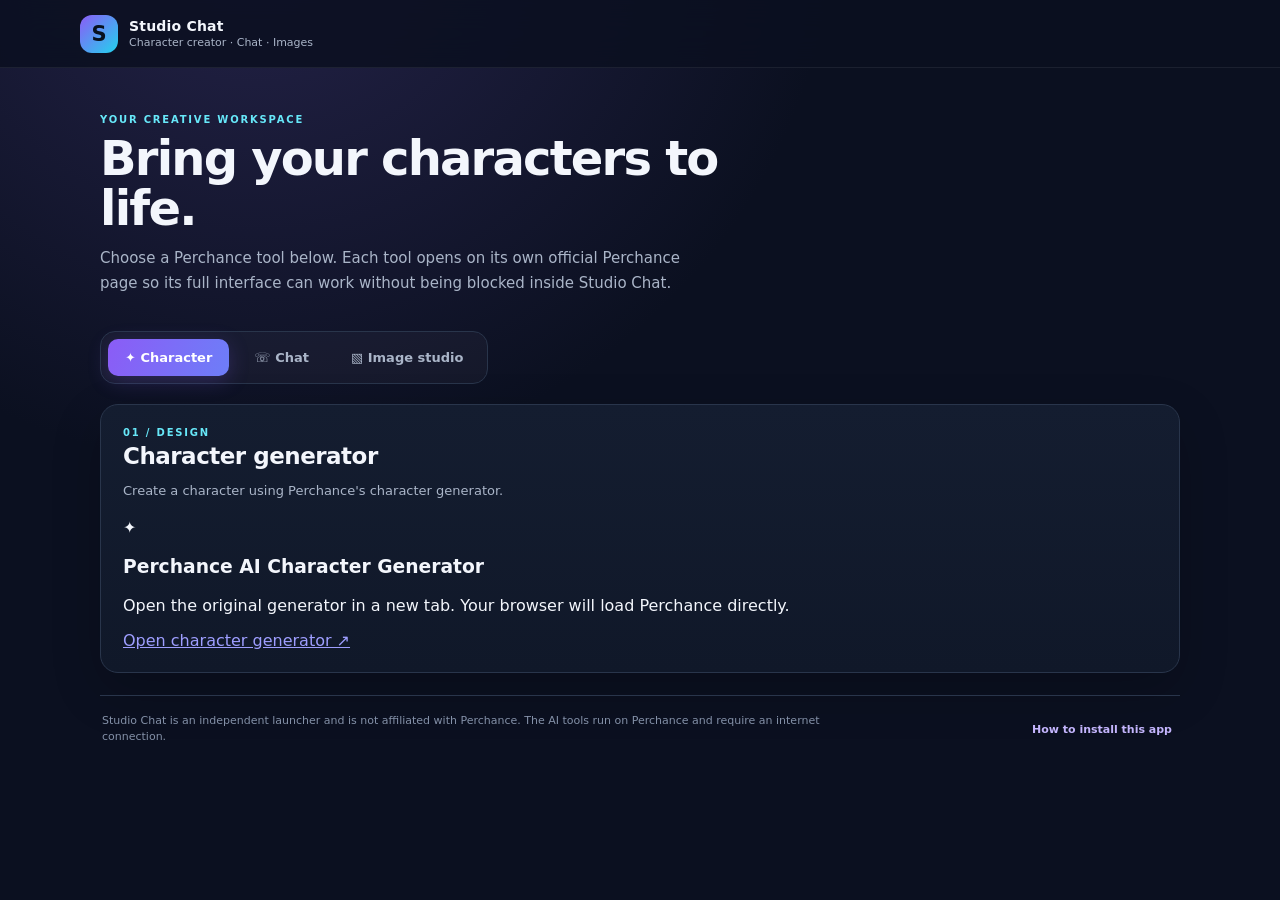
==== index.html @ 2272ca2b "Fix Perchance chat and image tools with direct launch links" ====
<!doctype html>
<html lang="en">
<head>
  <meta charset="utf-8">
  <meta name="viewport" content="width=device-width,initial-scale=1,viewport-fit=cover">
  <meta name="theme-color" content="#111827">
  <meta name="description" content="A simple launcher for Perchance character creation, character chat and image generation.">
  <link rel="manifest" href="./manifest.webmanifest">
  <link rel="icon" type="image/svg+xml" href="./icons/icon.svg">
  <link rel="stylesheet" href="./styles.css">
  <title>Studio Chat — Perchance tools</title>
</head>
<body>
  <header class="topbar">
    <div class="brand"><div class="brand-mark">S</div><div><strong>Studio Chat</strong><small>Character creator · Chat · Images</small></div></div>
    <button id="installBtn" class="install-btn" hidden>Install app</button>
  </header>
  <main>
    <section class="intro">
      <p class="eyebrow">YOUR CREATIVE WORKSPACE</p>
      <h1>Bring your characters to life.</h1>
      <p class="intro-copy">Choose a Perchance tool below. Each tool opens on its own official Perchance page so its full interface can work without being blocked inside Studio Chat.</p>
    </section>
    <nav class="tabs" aria-label="Main tools">
      <button class="tab active" data-panel="character">✦ <span>Character</span></button>
      <button class="tab" data-panel="chat">☏ <span>Chat</span></button>
      <button class="tab" data-panel="image">▧ <span>Image studio</span></button>
    </nav>
    <section id="character" class="panel active">
      <div class="panel-heading"><div><p class="eyebrow">01 / DESIGN</p><h2>Character generator</h2></div></div>
      <p class="hint">Create a character using Perchance's character generator.</p>
      <div class="launch-card">
        <div class="launch-icon">✦</div>
        <h3>Perchance AI Character Generator</h3>
        <p>Open the original generator in a new tab. Your browser will load Perchance directly.</p>
        <a class="launch-btn" href="https://perchance.org/ai-character-generator" target="_blank" rel="noopener">Open character generator ↗</a>
      </div>
    </section>
    <section id="chat" class="panel">
      <div class="panel-heading"><div><p class="eyebrow">02 / ROLEPLAY</p><h2>Character chat</h2></div></div>
      <p class="hint">Start a conversation with a character using Perchance's own chat interface.</p>
      <div class="launch-card">
        <div class="launch-icon">☏</div>
        <h3>Perchance AI Character Chat</h3>
        <p>Chat opens directly on Perchance instead of inside an embedded frame. This avoids common browser restrictions that can stop sign-in, storage or chat controls from working in an iframe.</p>
        <a class="launch-btn" href="https://perchance.org/ai-character-chat" target="_blank" rel="noopener">Open character chat ↗</a>
      </div>
    </section>
    <section id="image" class="panel">
      <div class="panel-heading"><div><p class="eyebrow">03 / CREATE</p><h2>Image studio</h2></div></div>
      <p class="hint">Generate images directly with Perchance's official text-to-image generator.</p>
      <div class="launch-card">
        <div class="launch-icon">▧</div>
        <h3>Perchance AI Image Generator</h3>
        <p>The previous custom image request used an unofficial message/API contract that may not be supported. This button opens the real Perchance image generator directly, with its own prompt box and generation controls.</p>
        <a class="launch-btn" href="https://perchance.org/ai-text-to-image-generator" target="_blank" rel="noopener">Open image generator ↗</a>
      </div>
    </section>
    <footer>
      <p>Studio Chat is an independent launcher and is not affiliated with Perchance. The AI tools run on Perchance and require an internet connection.</p>
      <button id="helpInstall" class="text-button">How to install this app</button>
    </footer>
  </main>
  <dialog id="installHelp">
    <div class="dialog-head"><h2>Install Studio Chat</h2><button id="closeHelp" aria-label="Close">×</button></div>
    <p><strong>Android (Chrome):</strong> open this site, tap the browser menu ⋮, then choose <em>Install app</em> or <em>Add to Home screen</em>.</p>
    <p><strong>Desktop:</strong> use the install icon in the address bar, or the Install app button when it appears.</p>
    <p>Studio Chat can cache its own app shell. Perchance tools still require internet access.</p>
    <button id="okHelp" class="primary">Got it</button>
  </dialog>
  <script src="./app.js" defer></script>
</body>
</html>
---- styles.css ----
:root{color-scheme:dark;--bg:#0b1020;--surface:#131b2d;--surface2:#1a253a;--line:#29354b;--text:#f3f6fc;--muted:#aab5c8;--accent:#a78bfa;--accent2:#67e8f9}
*{box-sizing:border-box}
body{margin:0;background:radial-gradient(ellipse at 20% -10%,#25234a 0,transparent 40%),var(--bg);color:var(--text);font-family:Inter,ui-sans-serif,system-ui,-apple-system,"Segoe UI",sans-serif;min-height:100vh}
.topbar{height:68px;display:flex;align-items:center;justify-content:space-between;padding:0 max(18px,calc((100vw - 1120px)/2));border-bottom:1px solid #ffffff12;background:#0b1020d9;position:sticky;top:0;z-index:5;backdrop-filter:blur(16px)}
.brand{display:flex;align-items:center;gap:11px}.brand-mark{width:38px;height:38px;border-radius:12px;background:linear-gradient(135deg,#8b5cf6,#22d3ee);display:grid;place-items:center;font-weight:900;color:#08111f;font-size:21px}
.brand strong{display:block;font-size:14px;letter-spacing:.2px}.brand small{display:block;color:var(--muted);font-size:11px;margin-top:2px}
button,a{font:inherit}.install-btn{background:#e9ddff;color:#24153e;border:0;border-radius:999px;padding:9px 15px;font-weight:750;font-size:12px}
main{max-width:1120px;margin:0 auto;padding:34px 20px 28px}
.intro{padding:12px 0 24px;max-width:700px}.eyebrow{font-size:10px;letter-spacing:1.8px;color:var(--accent2);font-weight:800;margin:0 0 8px}
h1{font-size:clamp(30px,5vw,48px);line-height:1.05;letter-spacing:-1.8px;margin:0 0 12px}.intro-copy{font-size:15px;color:var(--muted);line-height:1.65;max-width:600px;margin:0}
.tabs{display:flex;gap:8px;padding:7px;background:#ffffff08;border:1px solid var(--line);border-radius:15px;width:max-content;max-width:100%;margin:12px 0 20px}
.tab{border:0;border-radius:10px;background:transparent;color:var(--muted);padding:11px 17px;font-size:13px;font-weight:750;cursor:pointer}.tab.active{background:linear-gradient(110deg,#8b5cf6,#6d7ef8);color:white;box-shadow:0 5px 20px #7557da44}
.panel{display:none;background:linear-gradient(180deg,#141d30,#101829);border:1px solid var(--line);border-radius:18px;padding:22px;box-shadow:0 18px 50px #0003}.panel.active{display:block}
.panel-heading{display:flex;align-items:center;justify-content:space-between;gap:15px}.panel-heading h2{font-size:23px;margin:0;letter-spacing:-.5px}.panel-heading .eyebrow{margin-bottom:5px}
.external,.fallback a,.output-actions a{color:#c4b5fd;text-decoration:none;font-size:12px;font-weight:700}.external:hover,.fallback a:hover,.output-actions a:hover{text-decoration:underline}
.hint{color:var(--muted);font-size:13px;line-height:1.6;margin:12px 0 16px;max-width:780px}
.frame-wrap{width:100%;height:min(72vh,820px);min-height:560px;border-radius:13px;overflow:hidden;background:#fff;border:1px solid #ffffff20}
.frame-wrap iframe{display:block;width:100%;height:100%;border:0;background:white}.chat-frame{height:min(76vh,900px)}
.fallback{font-size:11px;color:#8f9bb0;line-height:1.55;margin:12px 0 0}
.image-form{background:#0c1425;border:1px solid var(--line);border-radius:14px;padding:16px;max-width:760px}
label{display:block;font-size:12px;color:#dce5f4;font-weight:750;margin:0 0 7px}
textarea,input,select{width:100%;border:1px solid #34415a;background:#141f33;color:var(--text);border-radius:9px;padding:12px;font:inherit;font-size:13px;outline:none}
textarea:focus,input:focus,select:focus{border-color:var(--accent)}textarea{min-height:125px;resize:vertical;line-height:1.5}
.form-grid{display:grid;grid-template-columns:1fr 1fr;gap:12px;margin:13px 0}
.primary{border:0;border-radius:10px;background:linear-gradient(100deg,#8b5cf6,#4f8df7);color:white;font-weight:800;padding:13px 17px;cursor:pointer}.primary:disabled{opacity:.55;cursor:wait}.primary span{float:right}
.status{color:var(--muted);font-size:12px;min-height:18px;margin:11px 0 0}.image-output{margin-top:15px}.image-output img{display:block;max-width:100%;max-height:680px;object-fit:contain;border-radius:10px;background:#080d18}.output-actions{display:flex;gap:18px;margin-top:10px}
footer{border-top:1px solid var(--line);margin-top:22px;padding:17px 2px;display:flex;align-items:center;justify-content:space-between;gap:20px}footer p{font-size:11px;color:#8491a8;line-height:1.5;max-width:720px;margin:0}.text-button{border:0;background:transparent;color:#c4b5fd;font-size:11px;font-weight:700;white-space:nowrap;cursor:pointer}
dialog{background:#172238;color:var(--text);border:1px solid var(--line);border-radius:16px;max-width:440px;width:calc(100% - 32px);padding:20px;box-shadow:0 25px 80px #0009}dialog::backdrop{background:#030712bb;backdrop-filter:blur(3px)}.dialog-head{display:flex;align-items:center;justify-content:space-between}.dialog-head h2{font-size:20px;margin:0}.dialog-head button{background:transparent;border:0;color:white;font-size:25px}.dialog-head+p,dialog p{font-size:13px;color:var(--muted);line-height:1.6}
@media(max-width:640px){main{padding:24px 12px}.topbar{padding:0 14px}.tabs{width:100%;display:grid;grid-template-columns:repeat(3,1fr);gap:4px}.tab{padding:10px 4px;font-size:12px}.panel{padding:14px;border-radius:14px}.panel-heading h2{font-size:20px}.external{font-size:11px}.frame-wrap{height:68vh;min-height:480px}.chat-frame{height:72vh}.form-grid{grid-template-columns:1fr}footer{align-items:flex-start;flex-direction:column}}
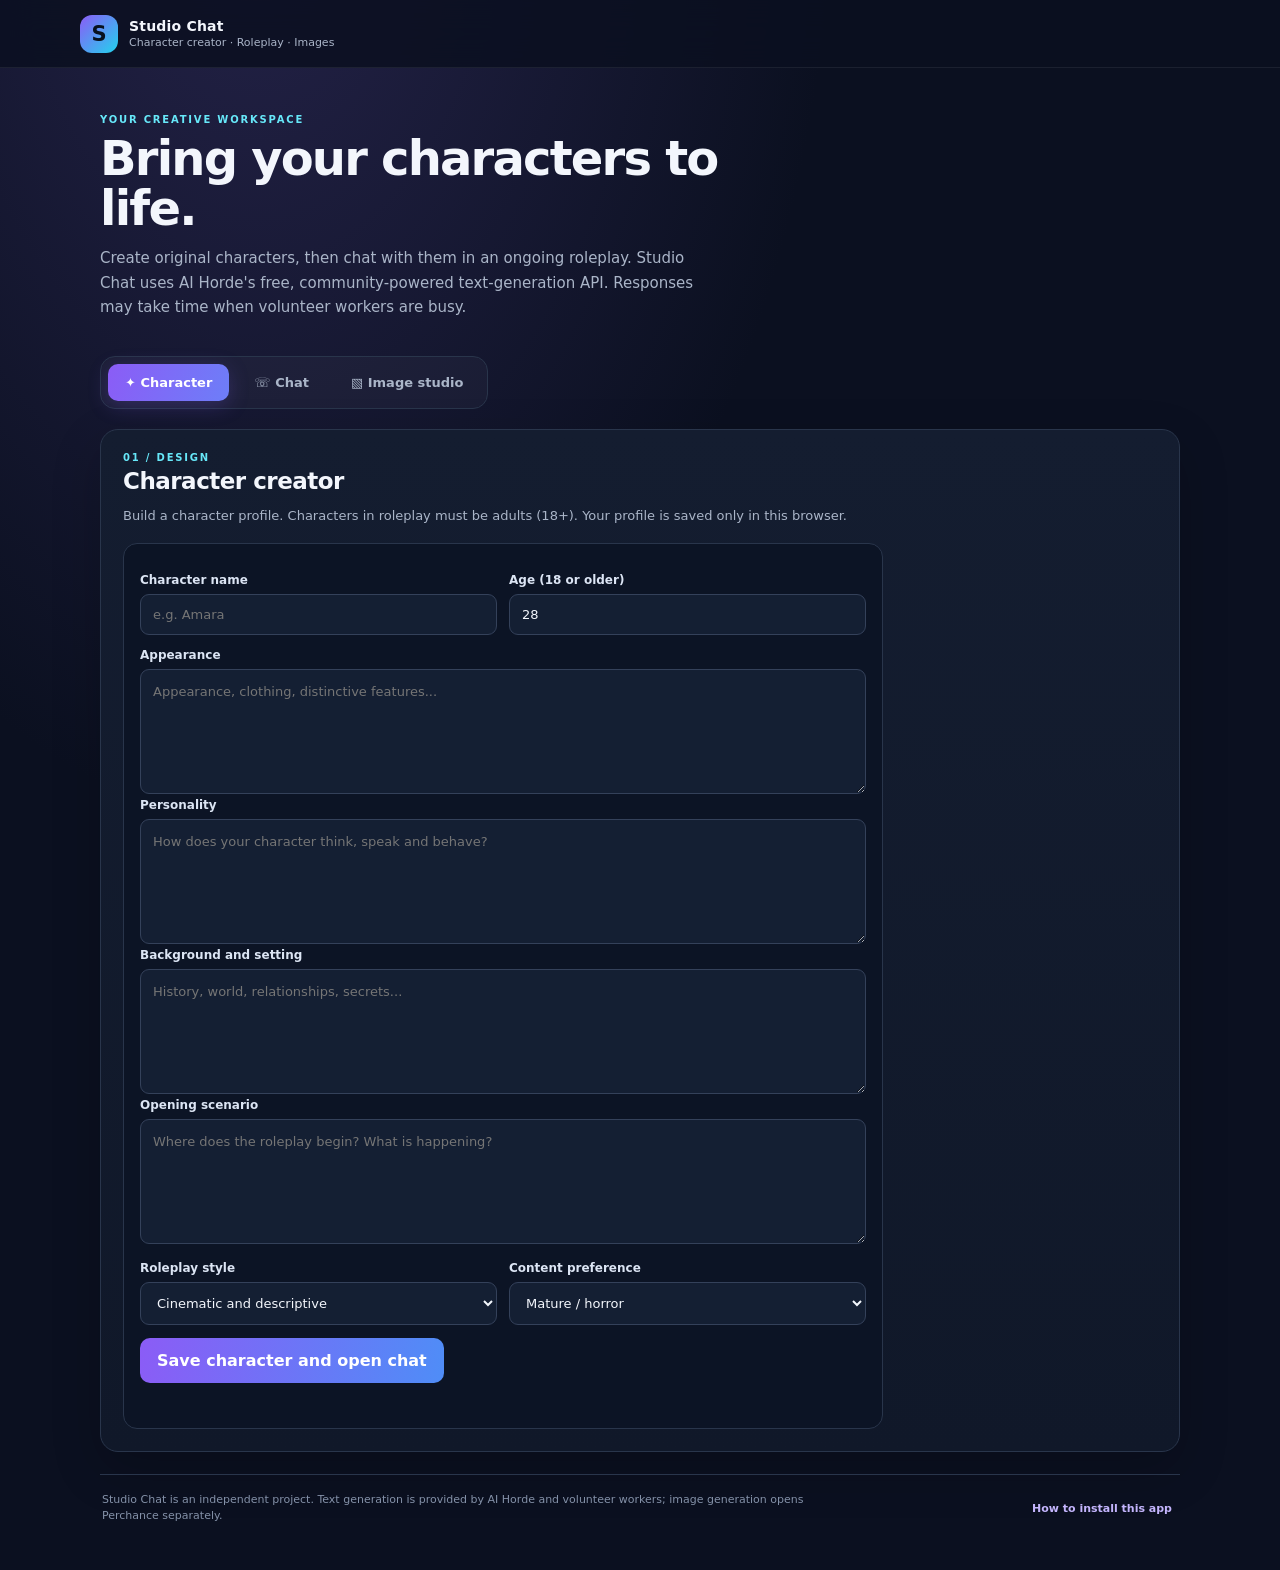
==== commit 4ec1bbe6: "Add native character creator and AI Horde roleplay chat" ====
--- a/index.html
+++ b/index.html
@@ -4,22 +4,22 @@
   <meta charset="utf-8">
   <meta name="viewport" content="width=device-width,initial-scale=1,viewport-fit=cover">
   <meta name="theme-color" content="#111827">
-  <meta name="description" content="A simple launcher for Perchance character creation, character chat and image generation.">
+  <meta name="description" content="Create original characters and roleplay with them using free community-powered AI.">
   <link rel="manifest" href="./manifest.webmanifest">
   <link rel="icon" type="image/svg+xml" href="./icons/icon.svg">
   <link rel="stylesheet" href="./styles.css">
-  <title>Studio Chat — Perchance tools</title>
+  <title>Studio Chat — Character roleplay studio</title>
 </head>
 <body>
   <header class="topbar">
-    <div class="brand"><div class="brand-mark">S</div><div><strong>Studio Chat</strong><small>Character creator · Chat · Images</small></div></div>
+    <div class="brand"><div class="brand-mark">S</div><div><strong>Studio Chat</strong><small>Character creator · Roleplay · Images</small></div></div>
     <button id="installBtn" class="install-btn" hidden>Install app</button>
   </header>
   <main>
     <section class="intro">
       <p class="eyebrow">YOUR CREATIVE WORKSPACE</p>
       <h1>Bring your characters to life.</h1>
-      <p class="intro-copy">Choose a Perchance tool below. Each tool opens on its own official Perchance page so its full interface can work without being blocked inside Studio Chat.</p>
+      <p class="intro-copy">Create original characters, then chat with them in an ongoing roleplay. Studio Chat uses AI Horde's free, community-powered text-generation API. Responses may take time when volunteer workers are busy.</p>
     </section>
     <nav class="tabs" aria-label="Main tools">
       <button class="tab active" data-panel="character">✦ <span>Character</span></button>
@@ -27,37 +27,47 @@
       <button class="tab" data-panel="image">▧ <span>Image studio</span></button>
     </nav>
     <section id="character" class="panel active">
-      <div class="panel-heading"><div><p class="eyebrow">01 / DESIGN</p><h2>Character generator</h2></div></div>
-      <p class="hint">Create a character using Perchance's character generator.</p>
-      <div class="launch-card">
-        <div class="launch-icon">✦</div>
-        <h3>Perchance AI Character Generator</h3>
-        <p>Open the original generator in a new tab. Your browser will load Perchance directly.</p>
-        <a class="launch-btn" href="https://perchance.org/ai-character-generator" target="_blank" rel="noopener">Open character generator ↗</a>
-      </div>
+      <div class="panel-heading"><div><p class="eyebrow">01 / DESIGN</p><h2>Character creator</h2></div></div>
+      <p class="hint">Build a character profile. Characters in roleplay must be adults (18+). Your profile is saved only in this browser.</p>
+      <form id="characterForm" class="image-form">
+        <div class="form-grid">
+          <div><label for="charName">Character name</label><input id="charName" maxlength="60" placeholder="e.g. Amara" required></div>
+          <div><label for="charAge">Age (18 or older)</label><input id="charAge" type="number" min="18" max="999" value="28" required></div>
+        </div>
+        <label for="charAppearance">Appearance</label><textarea id="charAppearance" rows="2" placeholder="Appearance, clothing, distinctive features..."></textarea>
+        <label for="charPersonality">Personality</label><textarea id="charPersonality" rows="3" placeholder="How does your character think, speak and behave?"></textarea>
+        <label for="charBackground">Background and setting</label><textarea id="charBackground" rows="3" placeholder="History, world, relationships, secrets..."></textarea>
+        <label for="charScenario">Opening scenario</label><textarea id="charScenario" rows="3" placeholder="Where does the roleplay begin? What is happening?"></textarea>
+        <div class="form-grid">
+          <div><label for="roleplayStyle">Roleplay style</label><select id="roleplayStyle"><option value="Cinematic, descriptive prose with dialogue">Cinematic and descriptive</option><option value="Natural conversational roleplay">Natural conversation</option><option value="Dark, tense horror with suspense">Dark horror and suspense</option><option value="Romantic, emotionally detailed roleplay">Romantic and emotional</option></select></div>
+          <div><label for="contentMode">Content preference</label><select id="contentMode"><option value="Mature themes, horror and violence are allowed; keep sexual content non-explicit.">Mature / horror</option><option value="Adult fictional roleplay may include explicit consensual sexual themes between clearly adult characters. All characters are adults and consent is respected.">Adult roleplay (adults only)</option><option value="Mature horror and adult consensual fictional roleplay are both allowed. All characters are adults and consent is respected.">Mature horror + adult roleplay</option></select></div>
+        </div>
+        <button class="primary" type="submit">Save character and open chat</button>
+        <p id="characterStatus" class="status" aria-live="polite"></p>
+      </form>
     </section>
     <section id="chat" class="panel">
-      <div class="panel-heading"><div><p class="eyebrow">02 / ROLEPLAY</p><h2>Character chat</h2></div></div>
-      <p class="hint">Start a conversation with a character using Perchance's own chat interface.</p>
-      <div class="launch-card">
-        <div class="launch-icon">☏</div>
-        <h3>Perchance AI Character Chat</h3>
-        <p>Chat opens directly on Perchance instead of inside an embedded frame. This avoids common browser restrictions that can stop sign-in, storage or chat controls from working in an iframe.</p>
-        <a class="launch-btn" href="https://perchance.org/ai-character-chat" target="_blank" rel="noopener">Open character chat ↗</a>
-      </div>
+      <div class="panel-heading"><div><p class="eyebrow">02 / ROLEPLAY</p><h2>Character chat</h2></div><button id="clearChat" class="text-button" type="button">Clear conversation</button></div>
+      <div id="activeCharacter" class="character-summary">No character selected yet. Create one in the Character tab first.</div>
+      <div id="chatLog" class="chat-log" aria-live="polite"><div class="empty-chat">Your roleplay will appear here. Create a character, then send the first message.</div></div>
+      <form id="chatForm" class="chat-composer">
+        <textarea id="userMessage" rows="3" maxlength="3000" placeholder="Write your message or action..." required></textarea>
+        <div class="composer-bottom"><span id="chatStatus" class="status" aria-live="polite">Free community workers may take a little while to respond.</span><button id="sendBtn" class="primary" type="submit">Send message</button></div>
+      </form>
+      <p class="privacy-note">AI Horde is community-powered. Treat prompts as potentially visible to volunteer workers; do not include passwords, private information or anything you would not share publicly. Conversation history is stored in this browser only.</p>
     </section>
     <section id="image" class="panel">
       <div class="panel-heading"><div><p class="eyebrow">03 / CREATE</p><h2>Image studio</h2></div></div>
-      <p class="hint">Generate images directly with Perchance's official text-to-image generator.</p>
+      <p class="hint">The Perchance image generator remains available as a separate tool. Its page cannot currently be embedded inside Studio Chat.</p>
       <div class="launch-card">
         <div class="launch-icon">▧</div>
         <h3>Perchance AI Image Generator</h3>
-        <p>The previous custom image request used an unofficial message/API contract that may not be supported. This button opens the real Perchance image generator directly, with its own prompt box and generation controls.</p>
+        <p>Open the official image generator directly in a new tab.</p>
         <a class="launch-btn" href="https://perchance.org/ai-text-to-image-generator" target="_blank" rel="noopener">Open image generator ↗</a>
       </div>
     </section>
     <footer>
-      <p>Studio Chat is an independent launcher and is not affiliated with Perchance. The AI tools run on Perchance and require an internet connection.</p>
+      <p>Studio Chat is an independent project. Text generation is provided by AI Horde and volunteer workers; image generation opens Perchance separately.</p>
       <button id="helpInstall" class="text-button">How to install this app</button>
     </footer>
   </main>
@@ -65,7 +75,7 @@
     <div class="dialog-head"><h2>Install Studio Chat</h2><button id="closeHelp" aria-label="Close">×</button></div>
     <p><strong>Android (Chrome):</strong> open this site, tap the browser menu ⋮, then choose <em>Install app</em> or <em>Add to Home screen</em>.</p>
     <p><strong>Desktop:</strong> use the install icon in the address bar, or the Install app button when it appears.</p>
-    <p>Studio Chat can cache its own app shell. Perchance tools still require internet access.</p>
+    <p>Studio Chat needs an internet connection for AI replies.</p>
     <button id="okHelp" class="primary">Got it</button>
   </dialog>
   <script src="./app.js" defer></script>
--- a/styles.css
+++ b/styles.css
@@ -27,3 +27,10 @@
 footer{border-top:1px solid var(--line);margin-top:22px;padding:17px 2px;display:flex;align-items:center;justify-content:space-between;gap:20px}footer p{font-size:11px;color:#8491a8;line-height:1.5;max-width:720px;margin:0}.text-button{border:0;background:transparent;color:#c4b5fd;font-size:11px;font-weight:700;white-space:nowrap;cursor:pointer}
 dialog{background:#172238;color:var(--text);border:1px solid var(--line);border-radius:16px;max-width:440px;width:calc(100% - 32px);padding:20px;box-shadow:0 25px 80px #0009}dialog::backdrop{background:#030712bb;backdrop-filter:blur(3px)}.dialog-head{display:flex;align-items:center;justify-content:space-between}.dialog-head h2{font-size:20px;margin:0}.dialog-head button{background:transparent;border:0;color:white;font-size:25px}.dialog-head+p,dialog p{font-size:13px;color:var(--muted);line-height:1.6}
 @media(max-width:640px){main{padding:24px 12px}.topbar{padding:0 14px}.tabs{width:100%;display:grid;grid-template-columns:repeat(3,1fr);gap:4px}.tab{padding:10px 4px;font-size:12px}.panel{padding:14px;border-radius:14px}.panel-heading h2{font-size:20px}.external{font-size:11px}.frame-wrap{height:68vh;min-height:480px}.chat-frame{height:72vh}.form-grid{grid-template-columns:1fr}footer{align-items:flex-start;flex-direction:column}}
+
+.launch-card{max-width:680px;margin:22px auto 8px;padding:30px 24px;text-align:center;background:linear-gradient(145deg,#18243a,#101829);border:1px solid #34415a;border-radius:18px}
+.launch-icon{width:58px;height:58px;margin:0 auto 16px;border-radius:17px;display:grid;place-items:center;font-size:28px;color:#fff;background:linear-gradient(135deg,#8b5cf6,#22d3ee)}
+.launch-card h3{font-size:20px;margin:0 0 9px}
+.launch-card p{font-size:13px;line-height:1.65;color:var(--muted);max-width:500px;margin:0 auto 20px}
+.launch-btn{display:inline-flex;align-items:center;justify-content:center;padding:13px 20px;border-radius:11px;background:linear-gradient(100deg,#8b5cf6,#4f8df7);color:white;text-decoration:none;font-weight:800;font-size:13px}
+.launch-btn:hover{filter:brightness(1.1)}
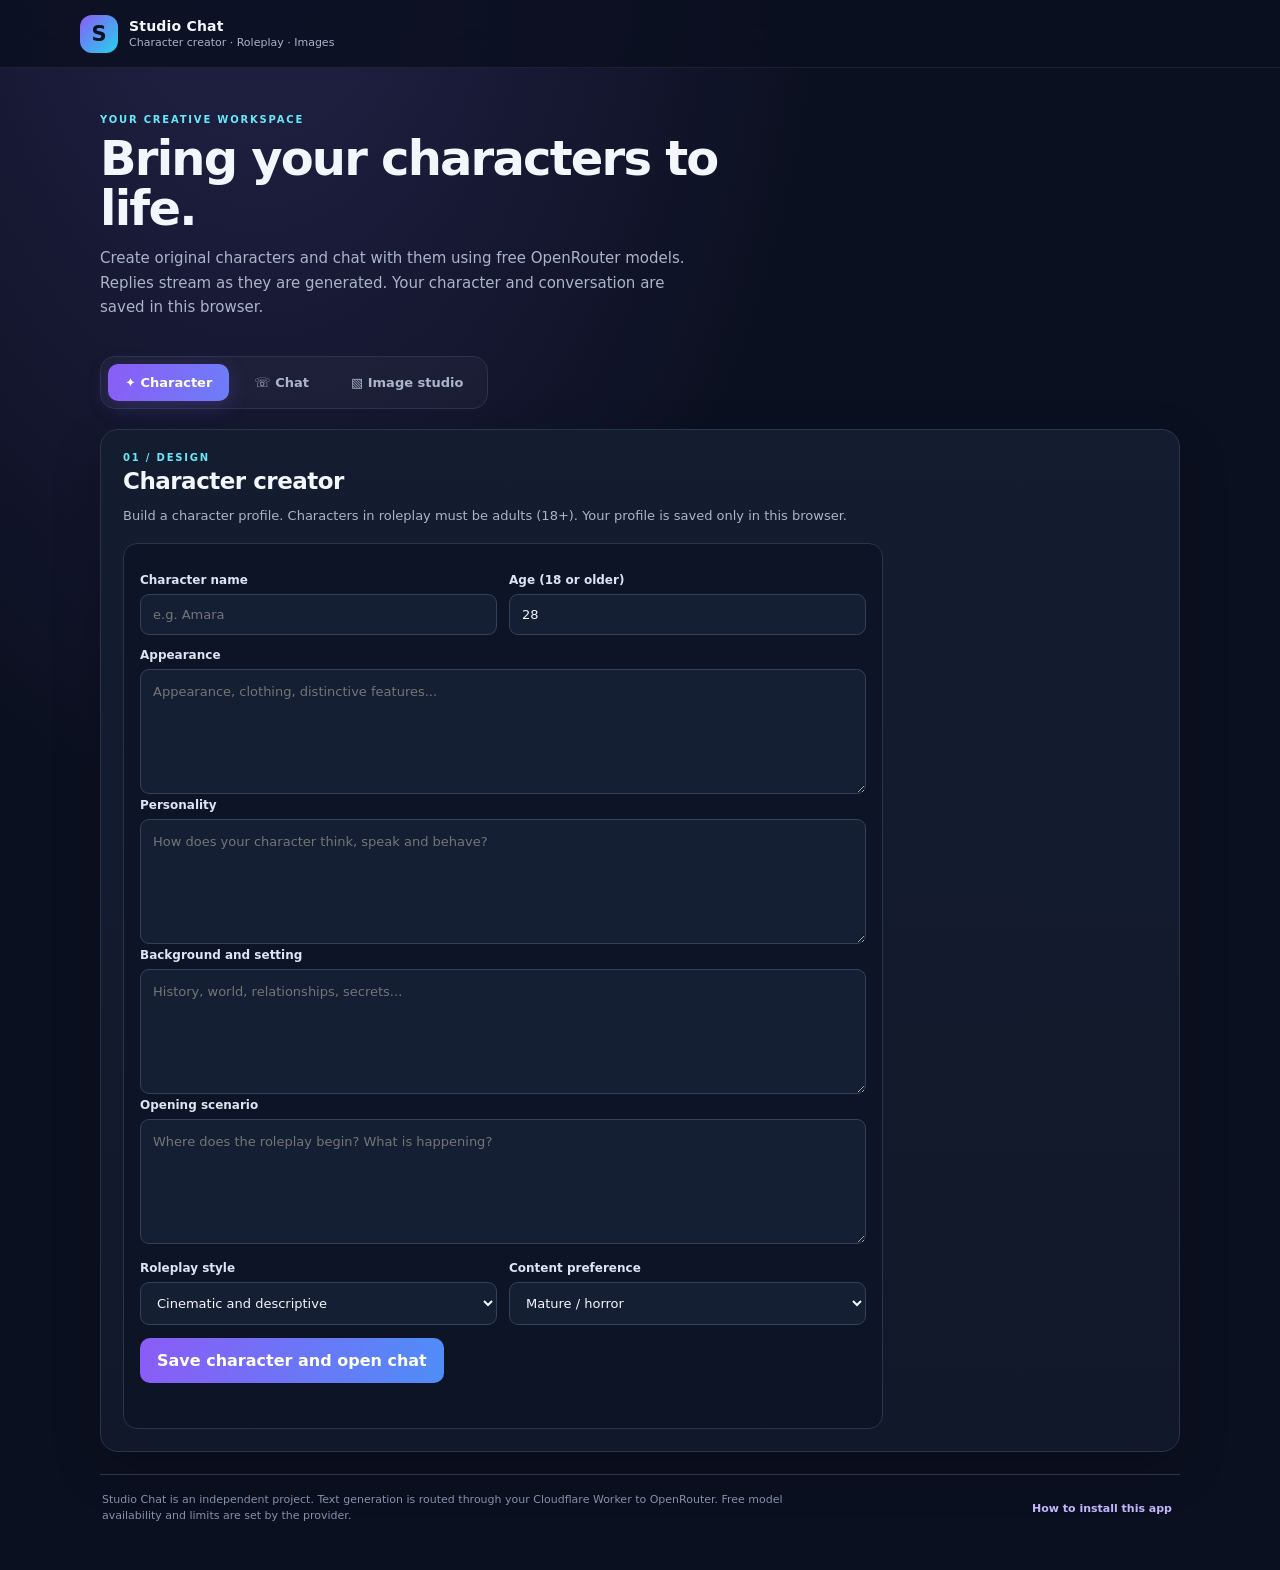
==== commit 666a7c64: "Add Worker connection and free model controls" ====
--- a/index.html
+++ b/index.html
@@ -4,7 +4,7 @@
   <meta charset="utf-8">
   <meta name="viewport" content="width=device-width,initial-scale=1,viewport-fit=cover">
   <meta name="theme-color" content="#111827">
-  <meta name="description" content="Create original characters and roleplay with them using free community-powered AI.">
+  <meta name="description" content="Create original characters and roleplay with them using free AI models.">
   <link rel="manifest" href="./manifest.webmanifest">
   <link rel="icon" type="image/svg+xml" href="./icons/icon.svg">
   <link rel="stylesheet" href="./styles.css">
@@ -19,7 +19,7 @@
     <section class="intro">
       <p class="eyebrow">YOUR CREATIVE WORKSPACE</p>
       <h1>Bring your characters to life.</h1>
-      <p class="intro-copy">Create original characters, then chat with them in an ongoing roleplay. Studio Chat uses AI Horde's free, community-powered text-generation API. Responses may take time when volunteer workers are busy.</p>
+      <p class="intro-copy">Create original characters and chat with them using free OpenRouter models. Replies stream as they are generated. Your character and conversation are saved in this browser.</p>
     </section>
     <nav class="tabs" aria-label="Main tools">
       <button class="tab active" data-panel="character">✦ <span>Character</span></button>
@@ -48,17 +48,29 @@
     </section>
     <section id="chat" class="panel">
       <div class="panel-heading"><div><p class="eyebrow">02 / ROLEPLAY</p><h2>Character chat</h2></div><button id="clearChat" class="text-button" type="button">Clear conversation</button></div>
+      <div class="connection-card">
+        <label for="apiBase">Cloudflare Worker URL</label>
+        <div class="connection-row">
+          <input id="apiBase" type="url" inputmode="url" placeholder="https://studio-chat-api.your-subdomain.workers.dev">
+          <button id="connectWorker" class="secondary-btn" type="button">Connect</button>
+        </div>
+        <div class="model-row">
+          <label for="modelSelect">Free AI model</label>
+          <select id="modelSelect"><option value="openrouter/free">Auto · OpenRouter Free</option></select>
+        </div>
+        <p id="connectionStatus" class="status" aria-live="polite">Deploy the Worker, then paste its URL here. The API key stays on Cloudflare, not in this website.</p>
+      </div>
       <div id="activeCharacter" class="character-summary">No character selected yet. Create one in the Character tab first.</div>
       <div id="chatLog" class="chat-log" aria-live="polite"><div class="empty-chat">Your roleplay will appear here. Create a character, then send the first message.</div></div>
       <form id="chatForm" class="chat-composer">
         <textarea id="userMessage" rows="3" maxlength="3000" placeholder="Write your message or action..." required></textarea>
-        <div class="composer-bottom"><span id="chatStatus" class="status" aria-live="polite">Free community workers may take a little while to respond.</span><button id="sendBtn" class="primary" type="submit">Send message</button></div>
+        <div class="composer-bottom"><span id="chatStatus" class="status" aria-live="polite">Connect your Worker to start chatting.</span><button id="sendBtn" class="primary" type="submit">Send message</button></div>
       </form>
-      <p class="privacy-note">AI Horde is community-powered. Treat prompts as potentially visible to volunteer workers; do not include passwords, private information or anything you would not share publicly. Conversation history is stored in this browser only.</p>
+      <p class="privacy-note">Your chat is sent to OpenRouter through your Cloudflare Worker. Review the privacy policies of the AI provider and selected model. Conversation history is stored in this browser only.</p>
     </section>
     <section id="image" class="panel">
       <div class="panel-heading"><div><p class="eyebrow">03 / CREATE</p><h2>Image studio</h2></div></div>
-      <p class="hint">The Perchance image generator remains available as a separate tool. Its page cannot currently be embedded inside Studio Chat.</p>
+      <p class="hint">Image generation will be integrated in a later phase. For now, the existing Perchance image generator remains available as a separate tool.</p>
       <div class="launch-card">
         <div class="launch-icon">▧</div>
         <h3>Perchance AI Image Generator</h3>
@@ -67,7 +79,7 @@
       </div>
     </section>
     <footer>
-      <p>Studio Chat is an independent project. Text generation is provided by AI Horde and volunteer workers; image generation opens Perchance separately.</p>
+      <p>Studio Chat is an independent project. Text generation is routed through your Cloudflare Worker to OpenRouter. Free model availability and limits are set by the provider.</p>
       <button id="helpInstall" class="text-button">How to install this app</button>
     </footer>
   </main>
@@ -80,4 +92,4 @@
   </dialog>
   <script src="./app.js" defer></script>
 </body>
-</html>+</html>
--- a/styles.css
+++ b/styles.css
@@ -34,3 +34,21 @@
 .launch-card p{font-size:13px;line-height:1.65;color:var(--muted);max-width:500px;margin:0 auto 20px}
 .launch-btn{display:inline-flex;align-items:center;justify-content:center;padding:13px 20px;border-radius:11px;background:linear-gradient(100deg,#8b5cf6,#4f8df7);color:white;text-decoration:none;font-weight:800;font-size:13px}
 .launch-btn:hover{filter:brightness(1.1)}
+
+.character-summary{display:flex;flex-direction:column;gap:5px;padding:14px 16px;margin:16px 0;background:#0c1425;border:1px solid var(--line);border-radius:12px}
+.character-summary strong{font-size:14px}.character-summary span{font-size:12px;color:var(--muted);line-height:1.5}
+.chat-log{height: min(52vh,620px);min-height:300px;overflow:auto;display:flex;flex-direction:column;gap:12px;padding:16px;background:#0a1020;border:1px solid var(--line);border-radius:13px}
+.empty-chat{margin:auto;text-align:center;color:var(--muted);font-size:13px;max-width:320px;line-height:1.6}
+.chat-message{max-width:88%;padding:12px 14px;border-radius:13px;line-height:1.6;overflow-wrap:anywhere}
+.chat-message strong{display:block;font-size:11px;color:var(--accent2);margin-bottom:5px}
+.chat-message p{font-size:13px;white-space:pre-wrap;margin:0}
+.from-user{align-self:flex-end;background:#28365a;border:1px solid #435782}
+.from-character{align-self:flex-start;background:#17243a;border:1px solid #34435c}
+.chat-composer{margin-top:12px;padding:13px;background:#101a2c;border:1px solid var(--line);border-radius:13px}
+.chat-composer textarea{min-height:76px}
+.composer-bottom{display:flex;align-items:center;justify-content:space-between;gap:12px;margin-top:10px}
+.composer-bottom .status{flex:1;margin:0;line-height:1.5}
+.composer-bottom .primary{white-space:nowrap}
+.primary:disabled{opacity:.55;cursor:wait}
+.privacy-note{font-size:11px;line-height:1.6;color:#8f9bb0;margin:12px 2px 0}
+@media(max-width:640px){.chat-log{height:55vh;min-height:280px;padding:10px}.chat-message{max-width:96%}.composer-bottom{align-items:stretch;flex-direction:column}.composer-bottom .primary{width:100%}}
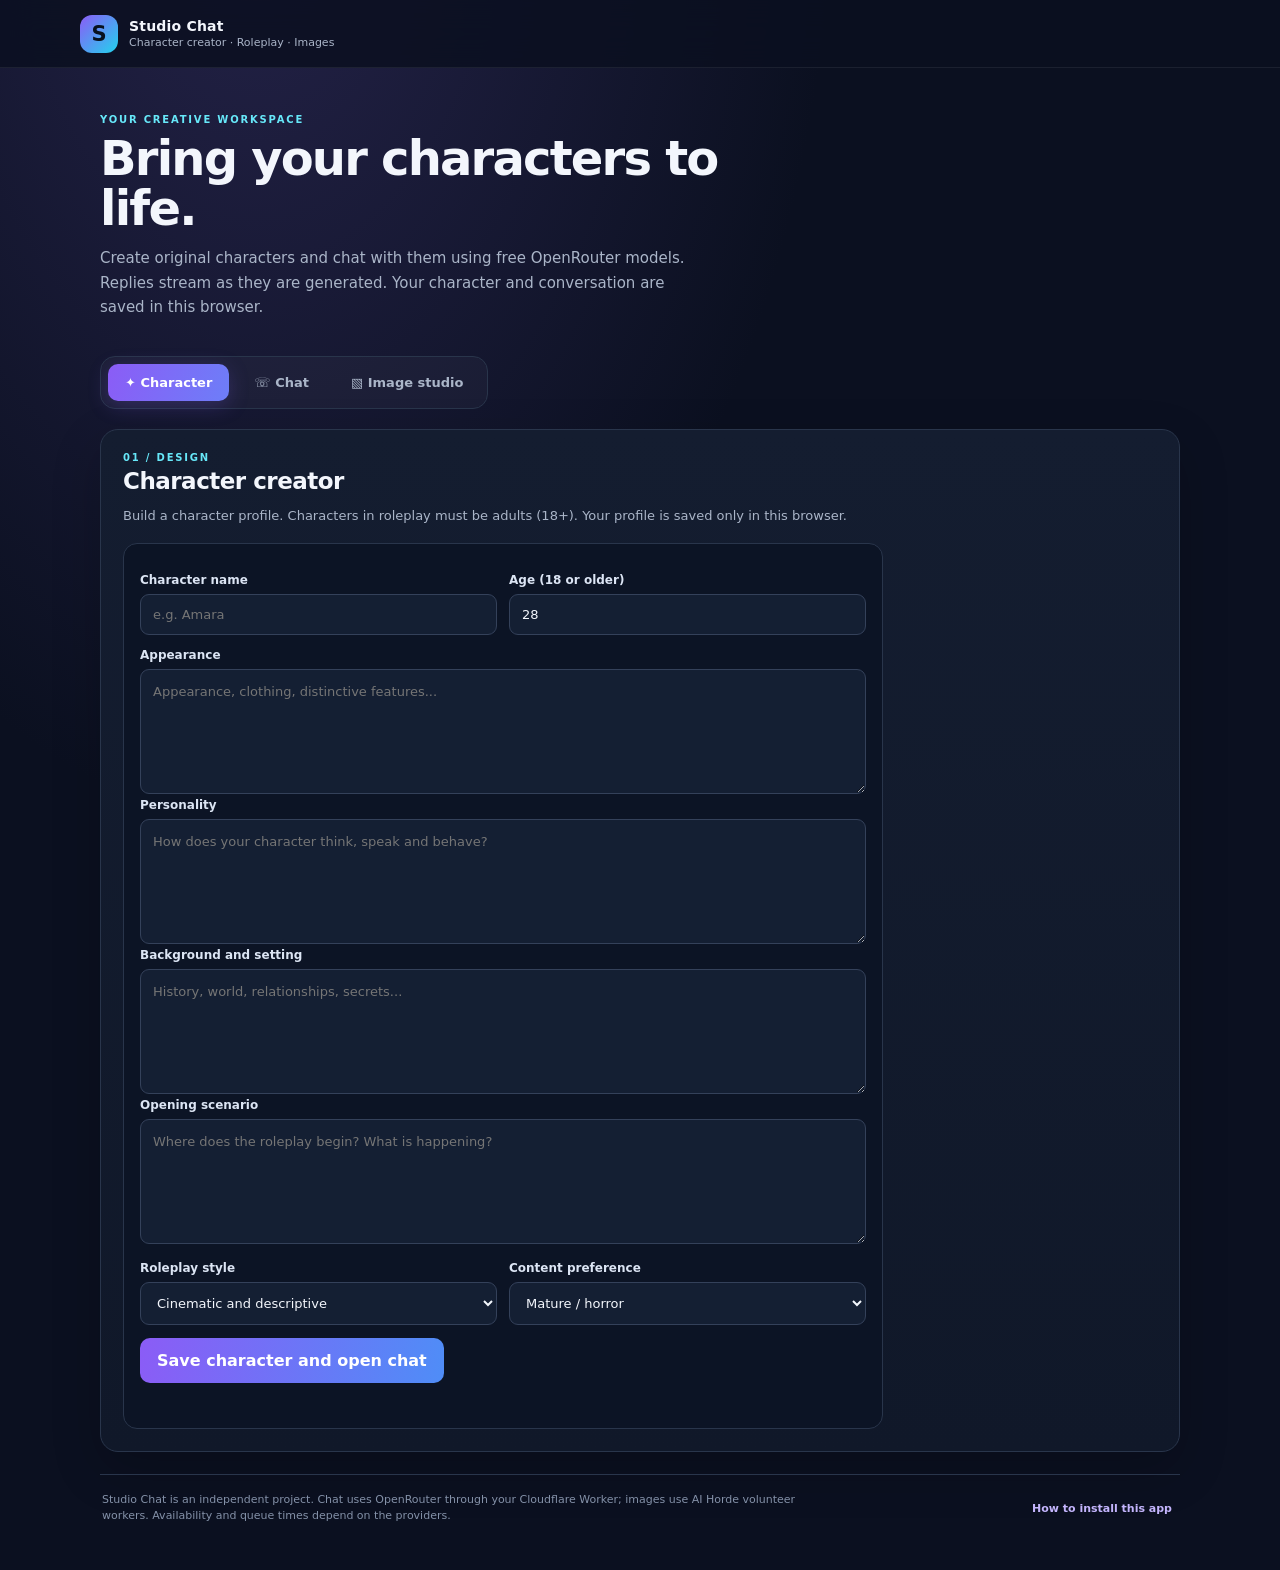
==== commit fb90568d: "Replace Pollinations setup UI with AI Horde setup" ====
--- a/index.html
+++ b/index.html
@@ -47,7 +47,7 @@
       </form>
     </section>
     <section id="chat" class="panel">
-      <div class="panel-heading"><div><p class="eyebrow">02 / ROLEPLAY</p><h2>Character chat</h2></div><button id="clearChat" class="text-button" type="button">Clear conversation</button></div>
+      <div class="panel-heading"><div><p class="eyebrow">02 / ROLEPLAY</p><h2>Character chat</h2></div><div class="chat-heading-actions"><button id="openImageComposer" class="secondary-btn" type="button">▧ Generate scene image</button><button id="clearChat" class="text-button" type="button">Clear conversation</button></div></div>
       <div class="connection-card">
         <label for="apiBase">Cloudflare Worker URL</label>
         <div class="connection-row">
@@ -69,17 +69,40 @@
       <p class="privacy-note">Your chat is sent to OpenRouter through your Cloudflare Worker. Review the privacy policies of the AI provider and selected model. Conversation history is stored in this browser only.</p>
     </section>
     <section id="image" class="panel">
-      <div class="panel-heading"><div><p class="eyebrow">03 / CREATE</p><h2>Image studio</h2></div></div>
-      <p class="hint">Image generation will be integrated in a later phase. For now, the existing Perchance image generator remains available as a separate tool.</p>
-      <div class="launch-card">
-        <div class="launch-icon">▧</div>
-        <h3>Perchance AI Image Generator</h3>
-        <p>Open the official image generator directly in a new tab.</p>
-        <a class="launch-btn" href="https://perchance.org/ai-text-to-image-generator" target="_blank" rel="noopener">Open image generator ↗</a>
+      <div class="panel-heading"><div><p class="eyebrow">03 / CREATE</p><h2>Story image studio</h2></div></div>
+      <p class="hint">Generate an image only when you choose. Studio Chat can build a starting prompt from your character profile and recent roleplay; you can edit everything before generation.</p>
+      <div class="image-auth-card">
+        <div class="image-auth-top">
+          <div><strong>AI Horde / Stable Horde</strong><p>Uses volunteer GPU workers. Your registered AI Horde key is stored only as a Cloudflare Worker secret, never in this website or GitHub.</p></div>
+          <button id="refreshHordeModels" class="secondary-btn" type="button">Refresh models</button>
+        </div>
+        <p class="status" id="imageAuthStatus" aria-live="polite">Connect your Cloudflare Worker in the Chat tab. Add your AI Horde key as the AI_HORDE_API_KEY Worker secret.</p>
+        <p class="privacy-note">AI Horde is community-powered and free to use within its queue and Kudos rules. Generation speed depends on available volunteer workers, model availability, and your account priority. Worker operators may be able to see prompts and generated images.</p>
+      </div>
+      <div class="image-editor">
+        <div class="image-editor-heading"><h3>1. Prepare your scene</h3><button id="buildImagePrompt" class="secondary-btn" type="button">↻ Build from story</button></div>
+        <label for="imageSceneNotes">Current scene details <span class="optional-label">(optional)</span></label>
+        <textarea id="imageSceneNotes" rows="3" placeholder="Current outfit, condition, pose, expression, location, or anything that changed in the story..."></textarea>
+        <label for="imagePrompt">Image prompt — review and edit before generating</label>
+        <textarea id="imagePrompt" rows="10" placeholder="Tap “Build from story” to combine the character profile and recent conversation, or write your own prompt..."></textarea>
+        <div class="form-grid image-settings">
+          <div><label for="imageModelSelect">Image model</label><select id="imageModelSelect"><option value="stable_diffusion">Loading AI Horde models…</option></select></div>
+          <div><label for="imageRatioSelect">Image shape</label><select id="imageRatioSelect"><option value="3:4">Portrait · 3:4</option><option value="2:3">Portrait · 2:3</option><option value="1:1">Square · 1:1</option><option value="4:3">Landscape · 4:3</option><option value="16:9">Wide · 16:9</option></select></div>
+        </div>
+        <button id="generateImageBtn" class="primary" type="button">Generate image</button>
+        <p id="imageStatus" class="status" aria-live="polite">No image generated yet. Generation starts only when you tap the button.</p>
+        <div id="imageOutput" class="image-output" hidden>
+          <img id="generatedImage" alt="Your generated scene">
+          <div class="output-actions"><a id="downloadGeneratedImage" download="studio-chat-image.png">Save image</a></div>
+        </div>
+      </div>
+      <div class="gallery-section">
+        <div class="image-editor-heading"><h3>2. Local image gallery</h3><span class="optional-label">Saved on this device</span></div>
+        <div id="imageGallery" class="image-gallery"><p class="gallery-empty">Your generated images will appear here.</p></div>
       </div>
     </section>
     <footer>
-      <p>Studio Chat is an independent project. Text generation is routed through your Cloudflare Worker to OpenRouter. Free model availability and limits are set by the provider.</p>
+      <p>Studio Chat is an independent project. Chat uses OpenRouter through your Cloudflare Worker; images use AI Horde volunteer workers. Availability and queue times depend on the providers.</p>
       <button id="helpInstall" class="text-button">How to install this app</button>
     </footer>
   </main>
--- a/styles.css
+++ b/styles.css
@@ -52,3 +52,52 @@
 .primary:disabled{opacity:.55;cursor:wait}
 .privacy-note{font-size:11px;line-height:1.6;color:#8f9bb0;margin:12px 2px 0}
 @media(max-width:640px){.chat-log{height:55vh;min-height:280px;padding:10px}.chat-message{max-width:96%}.composer-bottom{align-items:stretch;flex-direction:column}.composer-bottom .primary{width:100%}}
+
+.connection-card{padding:14px 16px;margin:16px 0;background:#0c1425;border:1px solid var(--line);border-radius:12px}
+.connection-row{display:flex;gap:9px}
+.connection-row input{min-width:0;flex:1}
+.secondary-btn{border:1px solid #6654a7;background:#292448;color:#e9ddff;border-radius:9px;padding:0 16px;font-size:12px;font-weight:800;white-space:nowrap;cursor:pointer}
+.model-row{display:flex;align-items:center;gap:14px;margin-top:12px}
+.model-row label{margin:0;white-space:nowrap}
+.model-row select{max-width:100%;flex:1}
+.connection-card .status{line-height:1.5;margin-bottom:0}
+@media(max-width:640px){.connection-row{flex-direction:column}.secondary-btn{padding:12px}.model-row{align-items:stretch;flex-direction:column;gap:7px}}
+
+.resend-btn{display:inline-flex;align-items:center;gap:5px;margin-top:9px;padding:5px 9px;border:1px solid #8b7bd0;background:#211d3c;color:#e4dcff;border-radius:7px;font-size:11px;font-weight:750;cursor:pointer}
+.resend-btn:hover:not(:disabled){background:#302957}
+.resend-btn:disabled{opacity:.6;cursor:wait}
+
+.chat-heading-actions{display:flex;align-items:center;gap:12px}
+.image-auth-card,.image-editor{padding:16px;margin:16px 0;background:#0c1425;border:1px solid var(--line);border-radius:14px}
+.image-auth-top,.image-editor-heading{display:flex;align-items:center;justify-content:space-between;gap:12px;margin-bottom:14px}
+.image-auth-top strong,.image-editor-heading h3{font-size:14px;margin:0}
+.image-auth-top p{font-size:12px;color:var(--muted);line-height:1.5;margin:5px 0 0}
+.optional-label{font-size:11px;color:var(--muted);font-weight:500}
+.image-auth-card .privacy-note{margin-bottom:0}
+.image-editor textarea{margin-bottom:13px}
+.image-editor textarea#imagePrompt{min-height:230px}
+.image-settings{margin-top:4px}
+.image-editor>.primary{width:100%}
+.image-output{margin-top:16px}
+.image-output img{width:100%;max-height:760px;object-fit:contain}
+.output-actions a{display:inline-flex;padding:9px 13px;border:1px solid #6654a7;border-radius:8px}
+.gallery-section{margin-top:22px}
+.image-gallery{display:grid;grid-template-columns:repeat(auto-fill,minmax(150px,1fr));gap:12px}
+.gallery-card{min-width:0;padding:8px;background:#0c1425;border:1px solid var(--line);border-radius:11px}
+.gallery-card img{width:100%;aspect-ratio:3/4;object-fit:cover;border-radius:7px;background:#080d18}
+.gallery-meta{display:flex;align-items:center;justify-content:space-between;gap:8px;margin-top:8px}
+.gallery-meta span{font-size:10px;color:var(--muted)}
+.gallery-meta a{font-size:11px;color:#c4b5fd;text-decoration:none}
+.gallery-card>.text-button{margin-top:7px;padding:4px 0}
+.gallery-empty{font-size:12px;color:var(--muted);padding:18px 4px}
+.from-image{align-self:flex-start;max-width:min(88%,560px);background:#17243a;border:1px solid #34435c}
+.chat-image-preview{display:block;width:100%;max-height:480px;object-fit:contain;border-radius:8px;background:#080d18}
+.image-message-caption{font-size:10px!important;color:var(--muted);margin-top:7px!important;max-height:3.2em;overflow:hidden}
+@media(max-width:640px){
+  .chat-heading-actions{align-items:flex-end;flex-direction:column;gap:5px}
+  .image-auth-top{align-items:stretch;flex-direction:column}
+  .image-auth-top .secondary-btn{padding:11px}
+  .image-editor-heading{align-items:flex-start}
+  .image-gallery{grid-template-columns:repeat(2,minmax(0,1fr))}
+  .from-image{max-width:100%}
+}
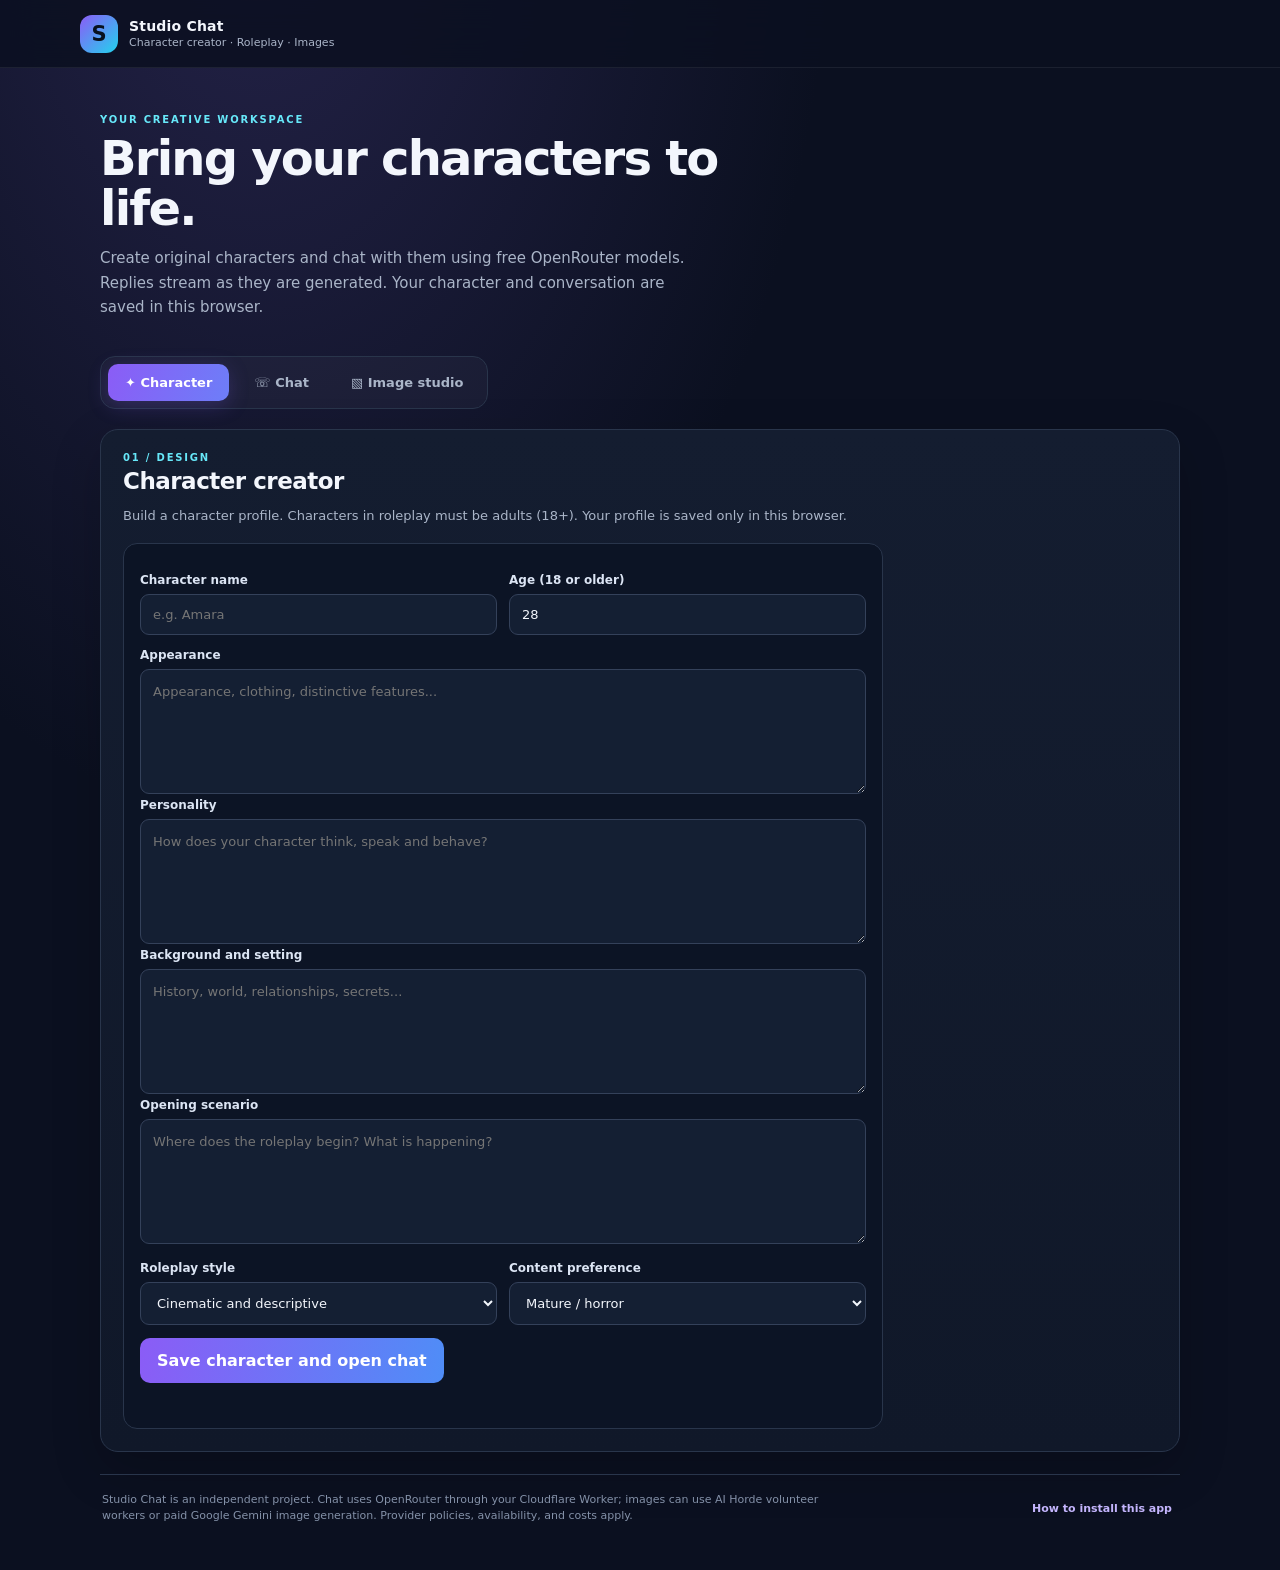
==== commit 4cbce5f0: "Add Gemini image provider controls" ====
--- a/index.html
+++ b/index.html
@@ -73,10 +73,11 @@
       <p class="hint">Generate an image only when you choose. Studio Chat can build a starting prompt from your character profile and recent roleplay; you can edit everything before generation.</p>
       <div class="image-auth-card">
         <div class="image-auth-top">
-          <div><strong>AI Horde / Stable Horde</strong><p>Uses volunteer GPU workers. Your registered AI Horde key is stored only as a Cloudflare Worker secret, never in this website or GitHub.</p></div>
-          <button id="refreshHordeModels" class="secondary-btn" type="button">Refresh models</button>
+          <div><strong>Image providers</strong><p>Choose AI Horde for volunteer GPU generation or Gemini 3.1 Flash Lite Image for paid generation. Both API keys stay in Cloudflare Worker secrets, never in this website or GitHub.</p></div>
+          <button id="refreshHordeModels" class="secondary-btn" type="button">Refresh providers &amp; models</button>
         </div>
-        <p class="status" id="imageAuthStatus" aria-live="polite">Connect your Cloudflare Worker in the Chat tab. Add your AI Horde key as the AI_HORDE_API_KEY Worker secret.</p>
+        <p class="status" id="imageAuthStatus" aria-live="polite">Connect your Cloudflare Worker in the Chat tab. Configure AI_HORDE_API_KEY and/or GEMINI_API_KEY as Cloudflare Worker secrets.</p>
+        <p class="status"><a href="https://api.stablehorde.net/generate/image/" target="_blank" rel="noopener">Open the AI Horde web generator to test it directly</a></p>
         <p class="privacy-note">AI Horde is community-powered and free to use within its queue and Kudos rules. Generation speed depends on available volunteer workers, model availability, and your account priority. Worker operators may be able to see prompts and generated images.</p>
       </div>
       <div class="image-editor">
@@ -86,7 +87,8 @@
         <label for="imagePrompt">Image prompt — review and edit before generating</label>
         <textarea id="imagePrompt" rows="10" placeholder="Tap “Build from story” to combine the character profile and recent conversation, or write your own prompt..."></textarea>
         <div class="form-grid image-settings">
-          <div><label for="imageModelSelect">Image model</label><select id="imageModelSelect"><option value="stable_diffusion">Loading AI Horde models…</option></select></div>
+          <div><label for="imageProviderSelect">Image provider</label><select id="imageProviderSelect"><option value="ai-horde">AI Horde · Free</option><option value="gemini">Gemini · Paid</option></select></div>
+          <div><label for="imageModelSelect">AI Horde model</label><select id="imageModelSelect"><option value="stable_diffusion">Loading AI Horde models…</option></select></div>
           <div><label for="imageRatioSelect">Image shape</label><select id="imageRatioSelect"><option value="3:4">Portrait · 3:4</option><option value="2:3">Portrait · 2:3</option><option value="1:1">Square · 1:1</option><option value="4:3">Landscape · 4:3</option><option value="16:9">Wide · 16:9</option></select></div>
         </div>
         <button id="generateImageBtn" class="primary" type="button">Generate image</button>
@@ -102,7 +104,7 @@
       </div>
     </section>
     <footer>
-      <p>Studio Chat is an independent project. Chat uses OpenRouter through your Cloudflare Worker; images use AI Horde volunteer workers. Availability and queue times depend on the providers.</p>
+      <p>Studio Chat is an independent project. Chat uses OpenRouter through your Cloudflare Worker; images can use AI Horde volunteer workers or paid Google Gemini image generation. Provider policies, availability, and costs apply.</p>
       <button id="helpInstall" class="text-button">How to install this app</button>
     </footer>
   </main>
